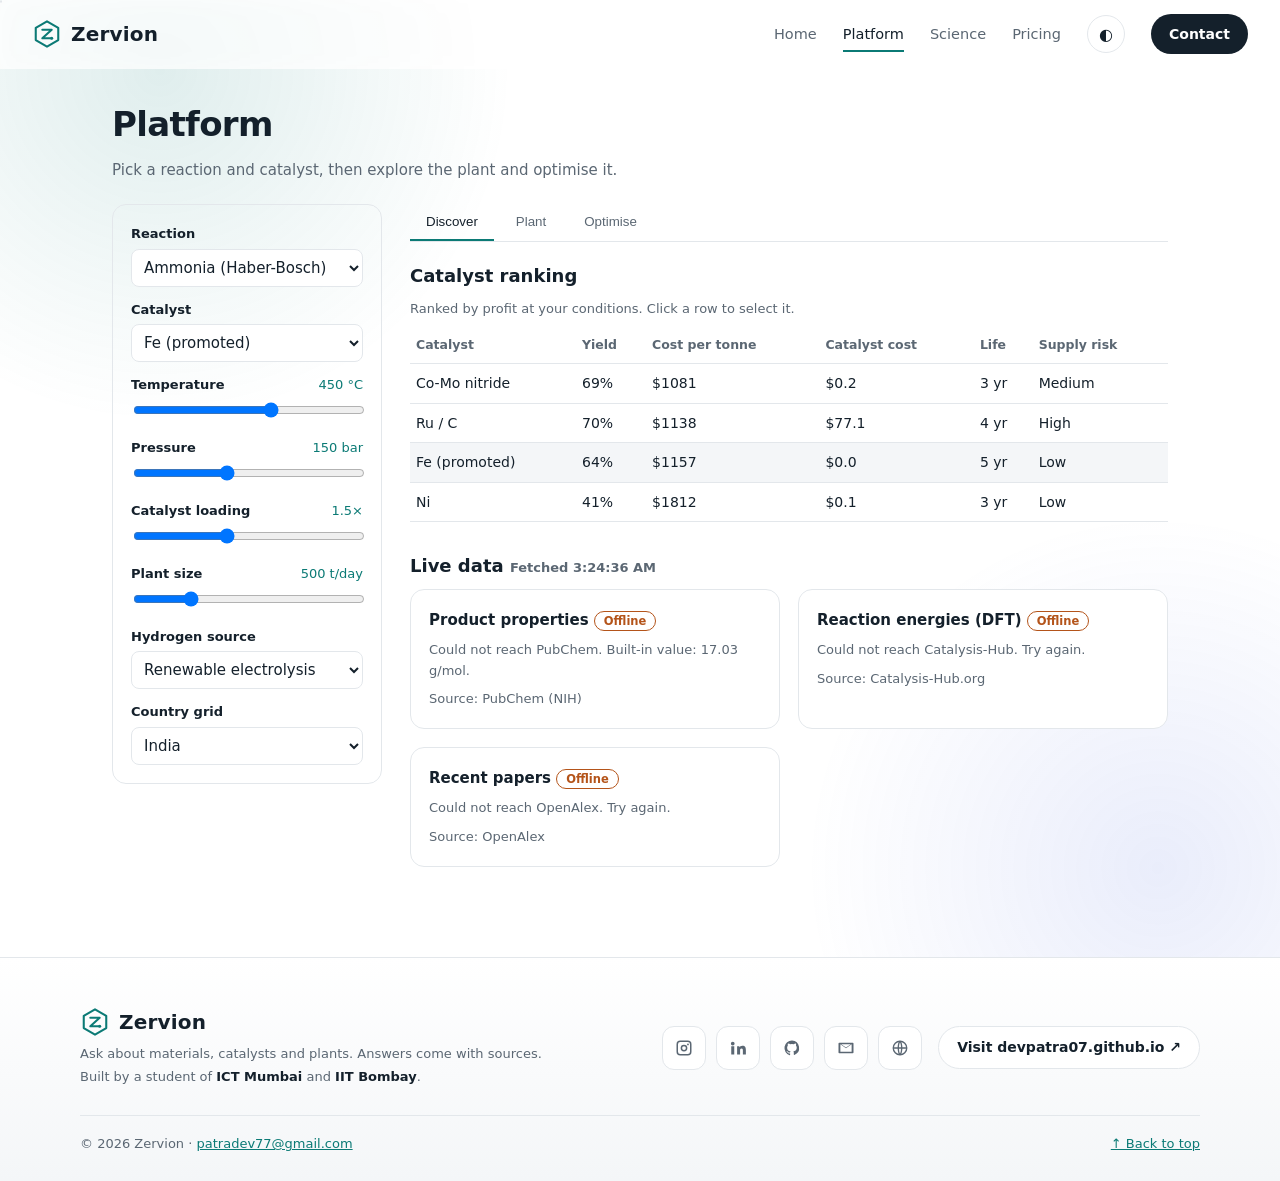
==== platform.html @ 2048540a "Add files via upload" ====
<!DOCTYPE html><html lang="en"><head><meta charset="utf-8"><meta name="viewport" content="width=device-width,initial-scale=1"><title>Zervion platform</title><link rel="icon" href="logo.svg"><link rel="stylesheet" href="style.css"></head><body>
<nav id="nav"></nav>
<div class="page"><h1>Platform</h1><p class="sub">Pick a reaction and catalyst, then explore the plant and optimise it.</p>
<div class="plat"><div class="side">
<label for="rx">Reaction</label><select id="rx"></select><label for="cat">Catalyst</label><select id="cat"></select>
<label for="T">Temperature <span class="v" id="Tv"></span></label><input type="range" id="T"><label for="P">Pressure <span class="v" id="Pv"></span></label><input type="range" id="P">
<label for="L">Catalyst loading <span class="v" id="Lv"></span></label><input type="range" id="L" min="0.5" max="3" step="0.1" value="1.5">
<label for="cap">Plant size <span class="v" id="capv"></span></label><input type="range" id="cap" min="50" max="2000" step="50" value="500">
<label for="h2">Hydrogen source</label><select id="h2"></select><label for="grid">Country grid</label><select id="grid"></select></div>
<div><div class="tabs" role="tablist"><button class="on" data-t="t1">Discover</button><button data-t="t2">Plant</button><button data-t="t3">Optimise</button></div>
<div class="tab on" id="t1"><h2 style="margin-top:0">Catalyst ranking</h2><p class="note" style="margin:0 0 8px">Ranked by profit at your conditions. Click a row to select it.</p>
<table><thead><tr><th>Catalyst</th><th>Yield</th><th>Cost per tonne</th><th>Catalyst cost</th><th>Life</th><th>Supply risk</th></tr></thead><tbody id="rows"></tbody></table>
<h2>Live data <span class="note" id="stamp"></span></h2><div class="grid2">
<div class="card"><h3>Product properties <span class="pill" id="s1">…</span></h3><div id="d1" class="note">Loading…</div><p class="note">Source: PubChem (NIH)</p></div>
<div class="card"><h3>Reaction energies (DFT) <span class="pill" id="s2">…</span></h3><div id="d2" class="note">Loading…</div><p class="note">Source: Catalysis-Hub.org</p></div>
<div class="card"><h3>Recent papers <span class="pill" id="s3">…</span></h3><div id="d3" class="note">Loading…</div><p class="note">Source: OpenAlex</p></div></div></div>
<div class="tab" id="t2"><h2 id="title" style="margin-top:0"></h2><div class="kpis" id="kpis"></div>
<h2>Flowsheet</h2><svg viewBox="0 0 760 170" width="100%" role="img" aria-label="Plant flowsheet"><defs><marker id="m" markerWidth="8" markerHeight="8" refX="7" refY="4" orient="auto"><path d="M0,0L8,4L0,8z" fill="#5b6773"/></marker></defs>
<rect class="box" x="10" y="40" width="110" height="50" rx="8"/><text x="65" y="62" text-anchor="middle">Hydrogen feed</text><text id="f1" x="65" y="79" text-anchor="middle"></text>
<rect class="box" x="170" y="40" width="110" height="50" rx="8"/><text x="225" y="62" text-anchor="middle">Compressor</text><text id="f2" x="225" y="79" text-anchor="middle"></text>
<rect class="box react" x="330" y="40" width="120" height="50" rx="8"/><text x="390" y="62" text-anchor="middle">Reactor</text><text id="f3" x="390" y="79" text-anchor="middle"></text>
<rect class="box" x="500" y="40" width="110" height="50" rx="8"/><text x="555" y="62" text-anchor="middle">Separator</text><text id="f4" x="555" y="79" text-anchor="middle"></text>
<rect class="box" x="650" y="40" width="100" height="50" rx="8"/><text x="700" y="62" text-anchor="middle">Product</text><text id="f5" x="700" y="79" text-anchor="middle"></text>
<path class="arrow" marker-end="url(#m)" d="M120 65H170M280 65H330M450 65H500M610 65H650"/><path class="arrow" marker-end="url(#m)" d="M555 90V140H225V90"/><text x="390" y="158" text-anchor="middle">Recycle of unreacted gas</text></svg>
<h2>Cost per tonne</h2><div class="bar" id="bar"></div><div class="leg" id="leg"></div>
<div class="grid2"><div><h2>Conversion against temperature</h2><canvas id="c1" width="640" height="230"></canvas></div><div><h2>Yield as the catalyst ages</h2><canvas id="c2" width="640" height="230"></canvas></div></div></div>
<div class="tab" id="t3"><h2 style="margin-top:0">Optimise</h2><label for="obj">Goal</label><select id="obj"><option value="profit">Highest profit</option><option value="co2">Lowest CO₂</option><option value="yield">Highest yield</option></select>
<p><button class="btn" id="opt">Find best setup</button> <button class="btn alt" id="save">Save as scenario</button></p><p class="note" id="optmsg"></p>
<h2>Scenario comparison</h2><table><thead><tr><th>Setup</th><th>Yield</th><th>Cost per tonne</th><th>CO₂ per tonne</th><th>Profit per year</th></tr></thead><tbody id="scen"></tbody></table><p><button class="btn alt" id="clr">Clear</button></p></div>
</div></div></div>
<footer id="foot"></footer><script src="data.js"></script><script src="core.js"></script><script src="platform.js"></script><script src="fx.js"></script></body></html>
---- style.css ----
:root{--ink:#14202b;--mute:#5b6773;--line:#e3e7eb;--acc:#0b7a75;--soft:#f4f6f8;--warn:#b4541a}
*{box-sizing:border-box}html{scroll-behavior:smooth}
body{margin:0;background:var(--bg);color:var(--ink);font:15px/1.6 "Segoe UI",system-ui,-apple-system,sans-serif}
a{color:var(--acc)}
nav{display:flex;align-items:center;gap:26px;padding:14px 32px}
.logo{display:flex;align-items:center;gap:9px;font-weight:700;font-size:20px;letter-spacing:.01em;color:var(--ink);text-decoration:none;margin-right:auto}
nav a.l{color:var(--mute);text-decoration:none;font-size:14.5px}nav a.l:hover,nav a.on{color:var(--ink)}
.btn{display:inline-block;padding:9px 18px;border-radius:999px;background:var(--ink);color:var(--bg)!important;text-decoration:none;font-size:14px;font-weight:600;border:0;cursor:pointer}
.btn.alt{background:var(--card);color:var(--ink)!important;border:1px solid var(--line)}
:focus-visible{outline:2px solid var(--acc);outline-offset:2px}
.home{max-width:720px;margin:0 auto;padding:11vh 20px 40px;text-align:center}
.home .big{display:flex;justify-content:center;align-items:center;gap:12px;font-size:44px;font-weight:700;letter-spacing:-.01em}
.home p.t{color:var(--mute);margin:8px 0 28px}
.ask{display:flex;align-items:center;gap:8px;border:1px solid var(--line);border-radius:18px;padding:8px 8px 8px 20px;box-shadow:0 2px 14px rgba(20,32,43,.07);background:var(--card)}
.ask input{flex:1;border:0;outline:0;font:inherit;font-size:16px;padding:10px 0;background:none}
.ask button{width:40px;height:40px;border-radius:50%;border:0;background:var(--acc);color:var(--bg);font-size:18px;cursor:pointer}
.chips{display:flex;flex-wrap:wrap;gap:8px;justify-content:center;margin-top:18px}
.chip{background:var(--soft);border:1px solid var(--line);border-radius:999px;padding:7px 14px;font-size:13.5px;color:var(--ink);cursor:pointer;font-family:inherit}
.chip:hover{border-color:var(--acc)}
.res{max-width:760px;margin:0 auto;padding:0 20px 50px;text-align:left}
.res h1{font-size:28px;margin:6px 0 14px;letter-spacing:-.01em}
.src{display:grid;grid-template-columns:repeat(auto-fill,minmax(170px,1fr));gap:8px;margin:0 0 18px}
.src a{display:block;background:var(--soft);border:1px solid var(--line);border-radius:10px;padding:8px 10px;font-size:12.5px;color:var(--ink);text-decoration:none;line-height:1.35}
.src a:hover{border-color:var(--acc)}.src span{color:var(--mute)}
h3.k{font-size:13px;color:var(--mute);margin:18px 0 6px;font-weight:600}
.res p{margin:0 0 12px}sup a{display:inline-block;min-width:17px;height:17px;border-radius:9px;background:var(--soft);border:1px solid var(--line);font-size:10.5px;line-height:15px;text-align:center;text-decoration:none;color:var(--mute);margin:0 1px}
.page{max-width:1120px;margin:0 auto;padding:10px 32px 50px}
.page h1{font-size:34px;margin:18px 0 6px;letter-spacing:-.02em}.sub{color:var(--mute);margin:0 0 22px;max-width:70ch}
h2{font-size:18px;margin:30px 0 8px}
.plat{display:grid;grid-template-columns:270px 1fr;gap:28px}
.side{border:1px solid var(--line);border-radius:14px;padding:6px 18px 18px;align-self:start}
label{display:block;margin:13px 0 4px;font-weight:600;font-size:13px}
select,input[type=range]{width:100%}
select{padding:8px;border:1px solid var(--line);border-radius:8px;background:var(--card);color:var(--ink);font:inherit}
.v{float:right;font-weight:400;color:var(--acc)}
.tabs{display:flex;gap:6px;border-bottom:1px solid var(--line);margin-bottom:20px}
.tabs button{background:none;border:0;padding:10px 16px;font:600 14.5px inherit;color:var(--mute);cursor:pointer;border-bottom:2px solid transparent}
.tabs button.on{color:var(--ink);border-color:var(--acc)}
.tab{display:none}.tab.on{display:block}
.kpis{display:grid;grid-template-columns:repeat(auto-fit,minmax(140px,1fr));gap:12px}
.kpi{border:1px solid var(--line);border-radius:12px;padding:11px 13px}.kpi b{display:block;font-size:21px}.kpi span{color:var(--mute);font-size:12.5px}
.good{color:var(--acc)}.bad{color:var(--warn)}
.grid2{display:grid;grid-template-columns:repeat(auto-fit,minmax(290px,1fr));gap:18px}
.card{border:1px solid var(--line);border-radius:14px;padding:18px}.card h3{margin:0 0 6px;font-size:15px}
table{width:100%;border-collapse:collapse;font-size:14px}th,td{padding:8px 6px;text-align:left;border-bottom:1px solid var(--line);vertical-align:top}
th{font-size:12.5px;color:var(--mute);font-weight:600}tr.sel{background:var(--soft)}#rows tr{cursor:pointer}
canvas{width:100%;height:230px;display:block}
.bar{display:flex;height:24px;border-radius:6px;overflow:hidden;border:1px solid var(--line)}.bar div{height:100%}
.leg{display:flex;flex-wrap:wrap;gap:14px;font-size:12.5px;color:var(--mute);margin-top:8px}.leg i{display:inline-block;width:10px;height:10px;margin-right:5px}
svg text{font:12px "Segoe UI",system-ui,sans-serif;fill:var(--ink)}.box{fill:var(--card);stroke:var(--ink);stroke-width:1.3}.arrow{stroke:var(--mute);stroke-width:1.4;fill:none}
.pill{font-size:11.5px;padding:2px 9px;border-radius:10px;border:1px solid var(--line);color:var(--mute);white-space:nowrap}
.pill.on{background:#eef6f5;color:var(--acc);border-color:var(--acc)}.pill.off{color:var(--warn);border-color:var(--warn)}
.note{color:var(--mute);font-size:13px;margin:8px 0 0}ul.p{padding-left:18px;margin:6px 0}.price{font-size:28px;font-weight:700}
.hero2{padding:40px 0 10px}.hero2 h1{font-size:46px}
footer{border-top:1px solid var(--line);padding:22px 32px;color:var(--mute);font-size:13px;margin-top:30px}
@media(max-width:820px){.plat{grid-template-columns:1fr}nav{gap:14px;padding:12px 16px;flex-wrap:wrap}.page{padding:10px 16px 40px}.home .big{font-size:34px}}

/* ===== Polish and motion ===== */
::selection{background:#cfeceb}
body{animation:fadein .5s ease both}
nav{position:sticky;top:0;z-index:10;background:rgba(255,255,255,.82);backdrop-filter:blur(10px);-webkit-backdrop-filter:blur(10px);border-bottom:1px solid transparent;transition:box-shadow .3s,border-color .3s}
nav.sc{border-color:var(--line);box-shadow:0 4px 20px rgba(20,32,43,.05)}
.logo svg{transition:transform .6s cubic-bezier(.3,1.4,.5,1)}.logo:hover svg{transform:rotate(60deg)}
nav a.l{position:relative;padding:4px 0}nav a.l::after{content:"";position:absolute;left:0;right:100%;bottom:-2px;height:2px;background:var(--acc);transition:right .3s}
nav a.l:hover::after,nav a.on::after{right:0}
.btn{transition:transform .2s,box-shadow .2s}.btn:hover{transform:translateY(-2px);box-shadow:0 8px 20px rgba(20,32,43,.16)}
#net{position:fixed;inset:0;width:100%;height:100%;z-index:-1;pointer-events:none;-webkit-mask-image:radial-gradient(ellipse at 50% 42%,transparent 16%,#000 78%);mask-image:radial-gradient(ellipse at 50% 42%,transparent 16%,#000 78%)}
.home{position:relative}
.home::before,.hero2::before{content:"";position:absolute;left:50%;top:4vh;width:560px;height:300px;margin-left:-280px;background:radial-gradient(closest-side,rgba(11,122,117,.13),transparent);z-index:-1;animation:float 9s ease-in-out infinite}
.hero2{position:relative}.hero2::before{left:20%;top:0}
.home .big{background:linear-gradient(90deg,#14202b 30%,#0b7a75);-webkit-background-clip:text;background-clip:text;-webkit-text-fill-color:transparent;animation:rise .8s .1s both}
.home .big svg{-webkit-text-fill-color:initial}
.home p.t{animation:rise .8s .25s both}.ask{animation:rise .8s .4s both;transition:box-shadow .3s,border-color .3s}
.ask:focus-within{border-color:var(--acc);box-shadow:0 0 0 4px rgba(11,122,117,.12),0 8px 30px rgba(20,32,43,.1)}
.ask button{transition:transform .2s,background .2s}.ask button:hover{transform:scale(1.1) rotate(-8deg);background:#09655f}
.chip{transition:transform .2s,border-color .2s,box-shadow .2s;animation:rise .6s both}
.chip:hover{transform:translateY(-2px);box-shadow:0 6px 16px rgba(20,32,43,.08)}
.chips .chip:nth-child(1){animation-delay:.6s}.chips .chip:nth-child(2){animation-delay:.7s}.chips .chip:nth-child(3){animation-delay:.8s}.chips .chip:nth-child(4){animation-delay:.9s}
.draw path{stroke-dasharray:100;stroke-dashoffset:100;animation:dash 1.5s .2s ease forwards}.draw circle{opacity:0;animation:fadein .5s 1.4s forwards}
.res>*{animation:rise .5s both}.res>*:nth-child(2){animation-delay:.08s}.res>*:nth-child(3){animation-delay:.16s}.res>*:nth-child(4){animation-delay:.24s}.res>*:nth-child(5){animation-delay:.32s}.res>*:nth-child(n+6){animation-delay:.4s}
.src a{animation:pop .45s both;transition:transform .2s,border-color .2s}.src a:hover{transform:translateY(-2px)}
.src a:nth-child(2){animation-delay:.05s}.src a:nth-child(3){animation-delay:.1s}.src a:nth-child(4){animation-delay:.15s}.src a:nth-child(5){animation-delay:.2s}.src a:nth-child(n+6){animation-delay:.25s}
.sk{height:14px;border-radius:7px;margin:14px 0;background:linear-gradient(90deg,#eef1f4 25%,#f8fafb 50%,#eef1f4 75%);background-size:200% 100%;animation:shimmer 1.2s infinite}
.card,.kpi{transition:transform .25s,box-shadow .25s,border-color .25s}
.card:hover,.kpi:hover{transform:translateY(-3px);box-shadow:0 12px 30px rgba(20,32,43,.08);border-color:#c9d3da}
.card.hl{border-color:var(--acc);box-shadow:0 10px 36px rgba(11,122,117,.14)}
.tabs button{transition:color .2s,border-color .25s}.tabs button:hover{color:var(--ink)}
.tab.on{animation:rise .45s both}
tbody tr{transition:background .2s}tbody tr:hover{background:var(--soft)}
.pill.on::before{content:"";display:inline-block;width:6px;height:6px;border-radius:50%;background:var(--acc);margin-right:5px;animation:pulse 1.8s infinite}
.arrow{stroke-dasharray:6 5;animation:flow 1s linear infinite}
.box{transition:stroke .3s}.box.react{animation:glow 2.4s ease-in-out infinite}
.wipe{animation:wipe 1s ease both}.bar.go div{animation:grow .8s ease both;transform-origin:left}
.hero2 h1{background:linear-gradient(90deg,var(--ink) 40%,var(--acc));-webkit-background-clip:text;background-clip:text;-webkit-text-fill-color:transparent}
.rv{opacity:0;transform:translateY(22px);transition:opacity .7s ease,transform .7s ease}.rv.in{opacity:1;transform:none}
@keyframes fadein{from{opacity:0}to{opacity:1}}
@keyframes rise{from{opacity:0;transform:translateY(16px)}to{opacity:1;transform:none}}
@keyframes pop{from{opacity:0;transform:scale(.94)}to{opacity:1;transform:none}}
@keyframes dash{to{stroke-dashoffset:0}}
@keyframes flow{to{stroke-dashoffset:-22}}
@keyframes pulse{0%{box-shadow:0 0 0 0 rgba(11,122,117,.5)}70%,100%{box-shadow:0 0 0 7px rgba(11,122,117,0)}}
@keyframes shimmer{to{background-position:-200% 0}}
@keyframes wipe{from{clip-path:inset(0 100% 0 0)}to{clip-path:inset(0)}}
@keyframes grow{from{transform:scaleX(0)}to{transform:none}}
@keyframes glow{50%{stroke:var(--acc);stroke-width:2.4}}
@keyframes float{50%{transform:translateY(18px) scale(1.06)}}
@media(prefers-reduced-motion:reduce){*{animation:none!important;transition:none!important}.draw path{stroke-dasharray:none!important;stroke-dashoffset:0!important}.draw circle{opacity:1!important}.rv{opacity:1!important;transform:none!important}}

/* ===== v3: richer look, dark theme, home sections ===== */
:root{--bg:#fff;--card:#fff;--nav:rgba(255,255,255,.82);--acc2:#3b5bdb;--warm:#e0902f;--glow:rgba(11,122,117,.14)}
:root[data-theme=dark]{--bg:#0a0f1f;--card:#111a30;--nav:rgba(10,15,31,.82);--ink:#e8edfb;--mute:#9aa7c7;--line:rgba(160,185,255,.16);--soft:#141d36;--acc:#2dd4bf;--acc2:#6ea8ff;--warn:#f0a35e;--glow:rgba(45,212,191,.16);color-scheme:dark}
nav{background:var(--nav)}.card,.kpi{background:var(--card)}.ask input{color:var(--ink)}
.pill.on{background:color-mix(in srgb,var(--acc) 12%,transparent)}
:root[data-theme=dark] .sk{background:linear-gradient(90deg,#16203a 25%,#1d2947 50%,#16203a 75%);background-size:200% 100%}
body::before,body::after{content:"";position:fixed;z-index:-2;width:55vw;height:55vw;border-radius:50%;pointer-events:none}
body::before{left:-15vw;top:-22vw;background:radial-gradient(closest-side,rgba(11,122,117,.13),transparent);animation:drift 20s ease-in-out infinite alternate}
body::after{right:-18vw;bottom:-25vw;background:radial-gradient(closest-side,rgba(59,91,219,.11),transparent);animation:drift 24s ease-in-out infinite alternate-reverse}
.bar{position:fixed;top:0;left:0;height:3px;width:0;background:linear-gradient(90deg,var(--acc),var(--acc2));z-index:200}
.ib{width:38px;height:38px;border-radius:50%;border:1px solid var(--line);background:var(--card);color:var(--ink);cursor:pointer;font-size:16px;transition:transform .3s,border-color .2s}.ib:hover{transform:rotate(180deg);border-color:var(--acc)}
.badge{display:inline-flex;gap:9px;align-items:center;padding:7px 16px;border:1px solid var(--line);border-radius:99px;background:var(--card);font-size:13px;color:var(--mute);margin-bottom:22px;animation:rise .7s both;box-shadow:0 4px 18px rgba(20,32,43,.06)}
.badge i{width:7px;height:7px;border-radius:50%;background:var(--acc);animation:pulse 1.8s infinite}
.home{padding-top:9vh}.home .big{font-size:40px}
h1.tg{font-size:clamp(1.5rem,3.4vw,2.1rem);font-weight:600;margin:14px 0 6px;letter-spacing:-.02em;background:linear-gradient(90deg,var(--ink),var(--acc),var(--acc2),var(--ink));background-size:300% 100%;-webkit-background-clip:text;background-clip:text;-webkit-text-fill-color:transparent;animation:rise .8s .2s both,shift 9s linear infinite}
.mq{overflow:hidden;border-block:1px solid var(--line);padding:14px 0;margin:26px 0 8px;-webkit-mask-image:linear-gradient(90deg,transparent,#000 12%,#000 88%,transparent);mask-image:linear-gradient(90deg,transparent,#000 12%,#000 88%,transparent)}
.mq div{display:flex;gap:48px;width:max-content;animation:mq 34s linear infinite}.mq:hover div{animation-play-state:paused}
.mq span{display:flex;align-items:center;gap:10px;font-weight:600;font-size:14.5px;color:var(--mute);white-space:nowrap}
.mq span::before{content:"";width:7px;height:7px;border-radius:50%;background:var(--line)}.mq span.lv::before{background:var(--acc)}
.stats{display:grid;grid-template-columns:repeat(4,1fr);border:1px solid var(--line);border-radius:16px;background:var(--card);overflow:hidden;margin-top:26px}
.stat{padding:22px 24px;border-right:1px solid var(--line)}.stat:last-child{border:0}
.stat b{display:block;font-size:34px;line-height:1.1;letter-spacing:-.03em;background:linear-gradient(100deg,var(--acc),var(--acc2));-webkit-background-clip:text;background-clip:text;-webkit-text-fill-color:transparent}
.stat small{color:var(--mute);font-size:13px}
.feat{display:grid;grid-template-columns:repeat(auto-fit,minmax(240px,1fr));gap:18px}
.fc,.card,.me{position:relative;overflow:hidden}
.fc{display:block;border:1px solid var(--line);border-radius:16px;padding:22px;background:var(--card);color:var(--ink);text-decoration:none;transition:transform .25s,box-shadow .25s,border-color .25s}
.fc:hover{transform:translateY(-4px);box-shadow:0 16px 36px rgba(20,32,43,.1);border-color:var(--acc)}
.fc .ic{display:grid;place-items:center;width:44px;height:44px;border-radius:12px;background:var(--glow);font-size:21px;margin-bottom:12px;font-style:normal}
.fc b{display:block;font-size:17px;margin-bottom:4px}.fc p{margin:0;color:var(--mute);font-size:14px}
.fc .go{display:inline-block;margin-top:12px;color:var(--acc);font-weight:600;font-size:14px;transition:transform .2s}.fc:hover .go{transform:translateX(5px)}
.fc::after,.card::after,.me::after{content:"";position:absolute;inset:0;background:radial-gradient(240px circle at var(--mx,50%) var(--my,0),var(--glow),transparent 70%);opacity:0;transition:opacity .3s;pointer-events:none}
.fc:hover::after,.card:hover::after,.me:hover::after{opacity:1}
.steps{display:grid;grid-template-columns:repeat(4,1fr);gap:18px;position:relative}
.steps::before{content:"";position:absolute;left:12%;right:12%;top:19px;border-top:2px dashed var(--line)}
.step{position:relative;text-align:center;padding:0 6px}.step p{margin:0;color:var(--mute);font-size:14px}.step h3{margin:0 0 4px;font-size:15.5px}
.step .n{display:grid;place-items:center;width:38px;height:38px;margin:0 auto 12px;border-radius:50%;background:var(--acc);color:var(--bg);font-weight:700;box-shadow:0 0 0 6px var(--bg);animation:pulse 2.4s infinite}
.me{display:flex;gap:22px;align-items:center;flex-wrap:wrap;margin-top:40px;padding:28px;border:1px solid var(--line);border-radius:18px;background:var(--card)}
.me>div{flex:1;min-width:260px}.me h3{margin:0 0 6px;font-size:20px;letter-spacing:-.01em}.me p{margin:0 0 14px;color:var(--mute)}
.av{position:relative;width:78px;height:78px;border-radius:50%;overflow:hidden;display:grid;place-items:center;background:linear-gradient(135deg,var(--acc),var(--acc2));color:var(--bg);font-weight:700;font-size:24px;flex:none;box-shadow:0 0 0 4px var(--bg),0 0 0 6px var(--acc)}
.av img{position:absolute;inset:0;width:100%;height:100%;object-fit:cover;object-position:50% 20%}
.soc{display:flex;gap:10px;flex-wrap:wrap}.soc a{width:44px;height:44px;border:1px solid var(--line);border-radius:12px;display:grid;place-items:center;color:var(--mute);background:var(--card);transition:transform .2s,color .2s,border-color .2s}
.soc a:hover{transform:translateY(-3px);color:var(--acc);border-color:var(--acc)}.soc svg{width:18px;height:18px;fill:currentColor}.soc svg.st{fill:none;stroke:currentColor;stroke-width:1.8}
footer{background:linear-gradient(var(--bg),var(--soft));padding:48px 32px 26px;margin-top:40px}
.ft{display:flex;justify-content:space-between;align-items:center;flex-wrap:wrap;gap:24px;max-width:1120px;margin:0 auto}
.ft .logo{margin-bottom:6px}.ft p{margin:2px 0}.built{color:var(--mute)}.built b{color:var(--ink)}.fr{display:flex;align-items:center;gap:16px;flex-wrap:wrap}
.fb{max-width:1120px;margin:26px auto 0;padding-top:18px;border-top:1px solid var(--line);display:flex;justify-content:space-between;flex-wrap:wrap;gap:8px}
@keyframes drift{to{transform:translate(8vw,6vw) scale(1.15)}}@keyframes shift{to{background-position:300% 0}}@keyframes mq{to{transform:translateX(-50%)}}
@media(max-width:820px){.stats{grid-template-columns:1fr 1fr}.stat:nth-child(2){border-right:0}.stat:nth-child(-n+2){border-bottom:1px solid var(--line)}.steps{grid-template-columns:1fr 1fr;row-gap:26px}.steps::before{display:none}.ft,.fb{justify-content:center;text-align:center}footer{padding:36px 16px 20px}}
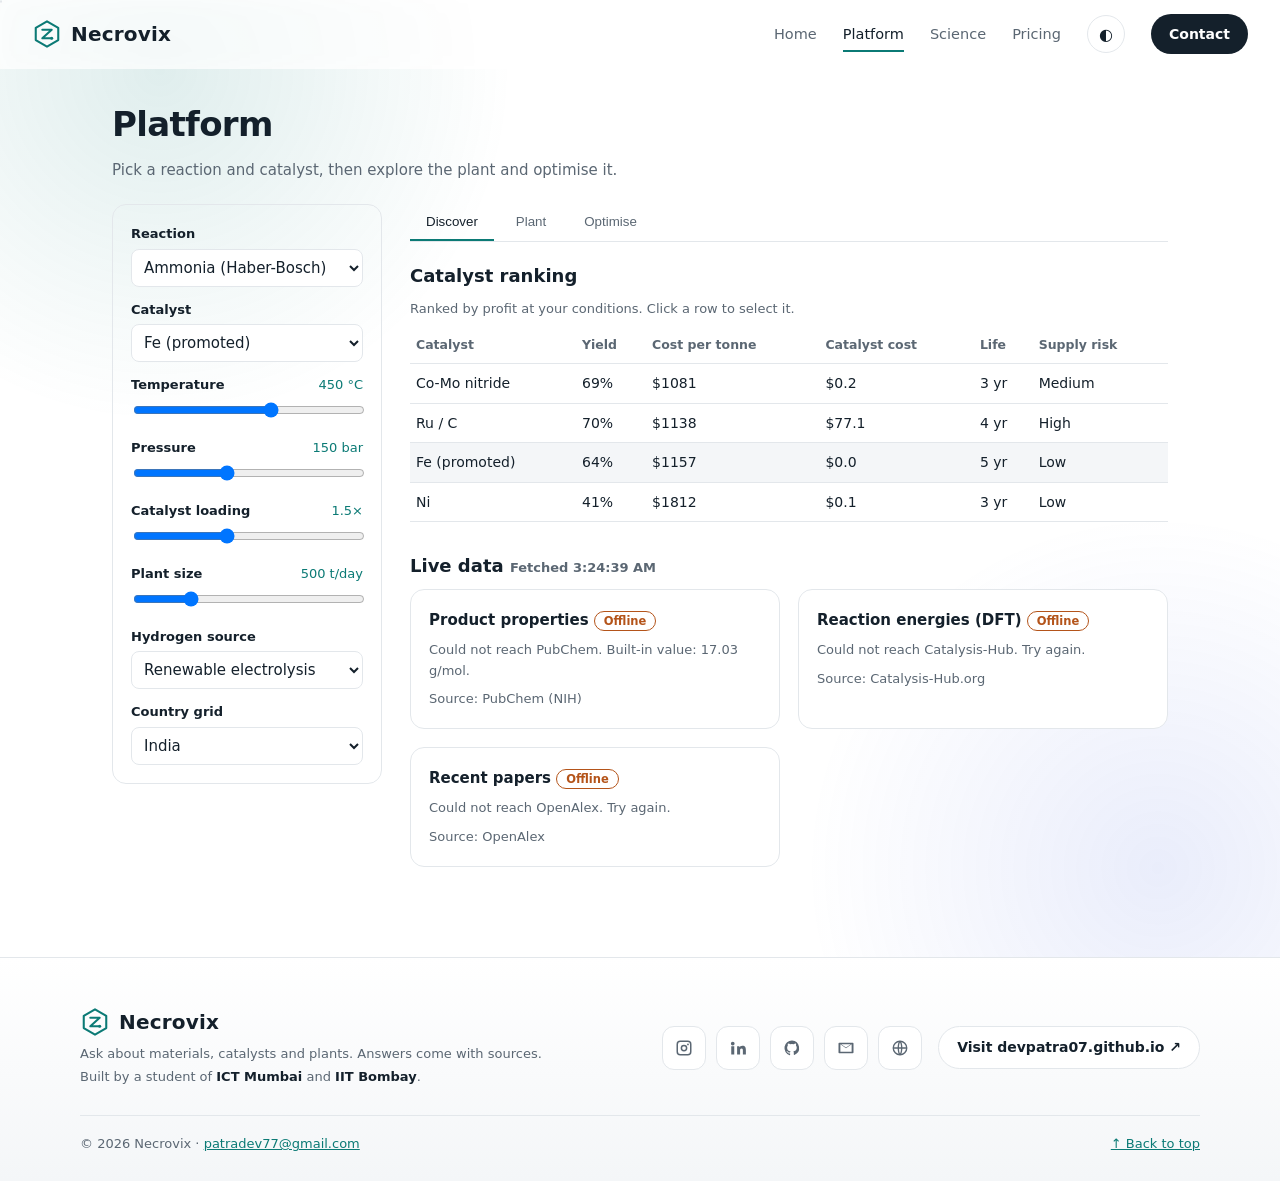
==== commit 9dc7ebb1: "Add files via upload" ====
--- a/platform.html
+++ b/platform.html
@@ -1,4 +1,4 @@
-<!DOCTYPE html><html lang="en"><head><meta charset="utf-8"><meta name="viewport" content="width=device-width,initial-scale=1"><title>Zervion platform</title><link rel="icon" href="logo.svg"><link rel="stylesheet" href="style.css"></head><body>
+<!DOCTYPE html><html lang="en"><head><meta charset="utf-8"><meta name="viewport" content="width=device-width,initial-scale=1"><title>Necrovix platform</title><link rel="icon" href="logo.svg"><link rel="stylesheet" href="style.css"></head><body>
 <nav id="nav"></nav>
 <div class="page"><h1>Platform</h1><p class="sub">Pick a reaction and catalyst, then explore the plant and optimise it.</p>
 <div class="plat"><div class="side">
